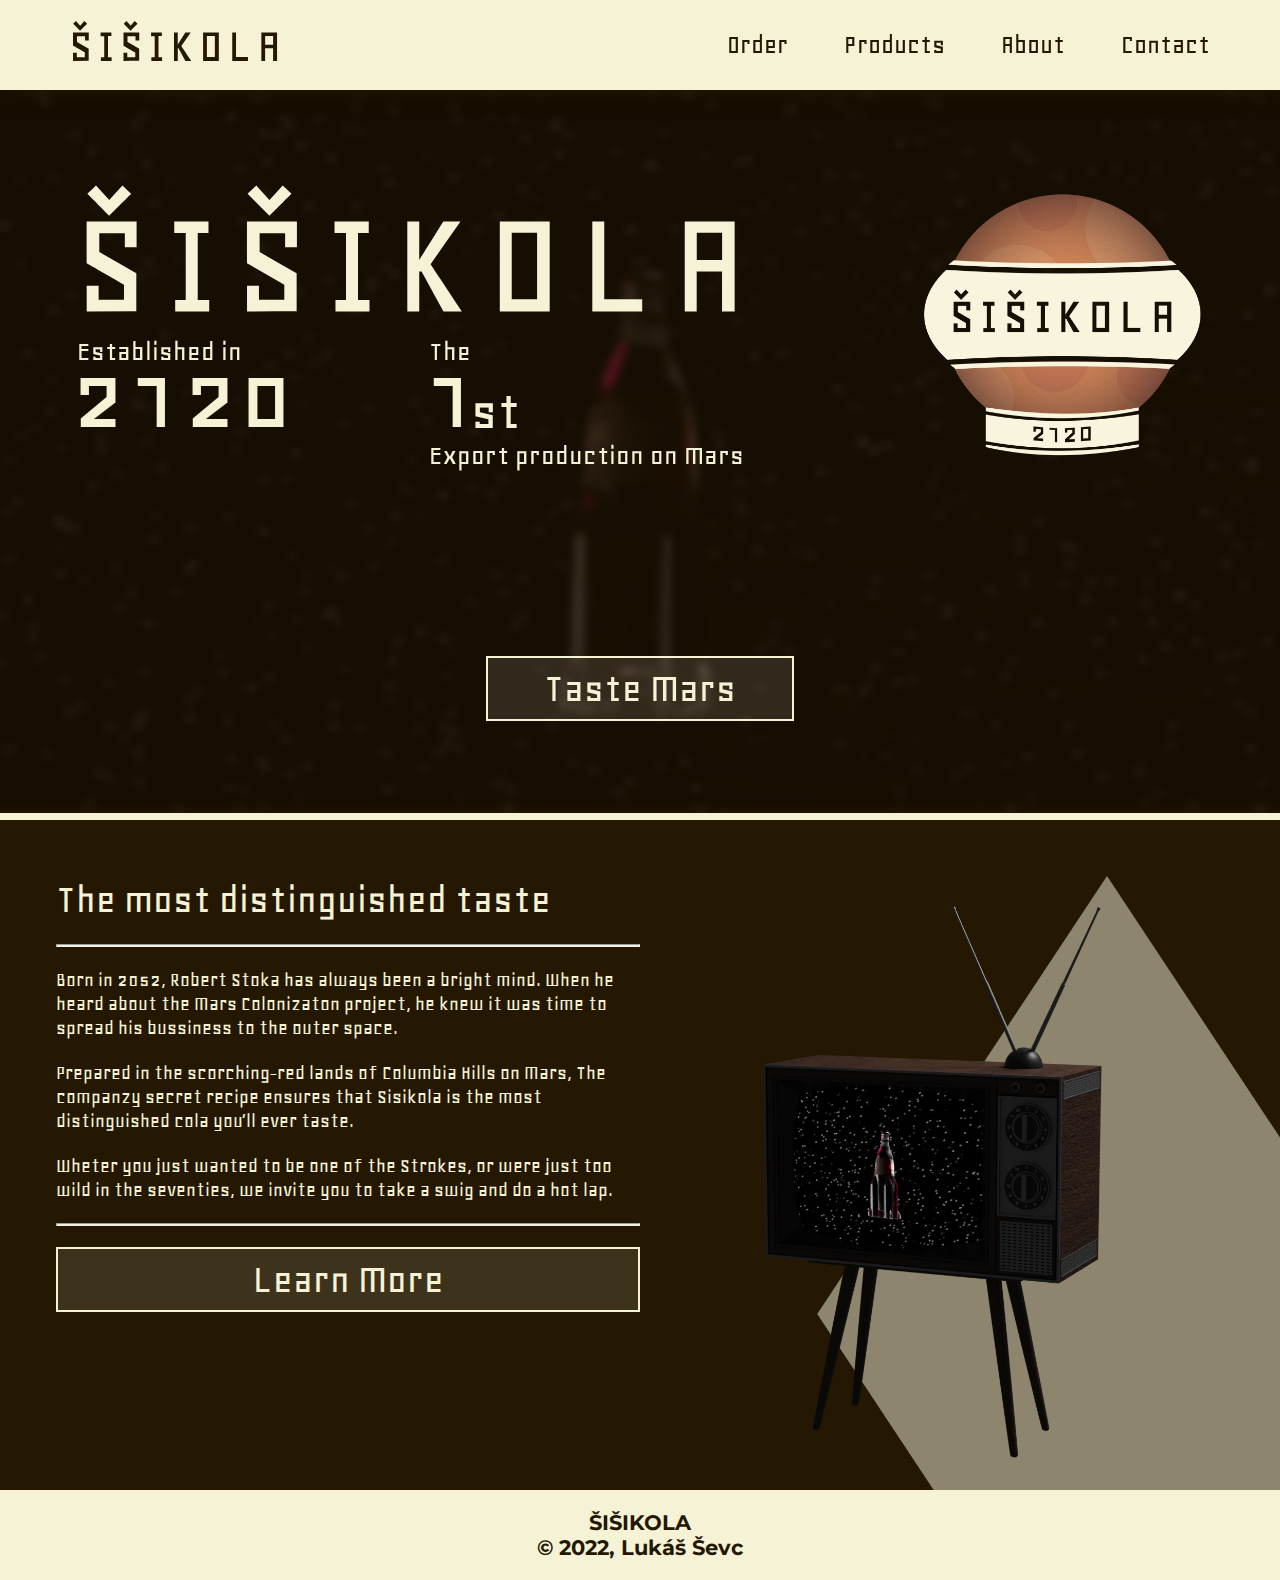
==== index.html @ 0bbf7855 "added muted to video" ====
<!DOCTYPE html>
<html lang="en">
<head>
    <meta charset="UTF-8">
    <meta http-equiv="X-UA-Compatible" content="IE=edge">
    <meta name="viewport" content="width=device-width, initial-scale=1.0">
    <link rel="stylesheet" href="styles/global.css">
    <link rel="stylesheet" href="styles/index.css">
    <title>Šišikola</title>
</head>
<body>
    <header id="header">
        <a href="" id="header-img">
            <img src="media/sisikola-logo-text.svg" alt="logo">
        </a>
        <nav id="nav-bar">
            <a class="nav-link" href="">Order</a>
            <a class="nav-link" href="">Products</a>
            <a class="nav-link" href="">About</a>
            <a class="nav-link" href="">Contact</a>
        </nav>
        <div class="hamburger">
            <span class="bar"></span>
            <span class="bar"></span>
            <span class="bar"></span>
        </div>
    </header>
    
    <section id="main">
        <article id="splash">
            <div id="video">
                <video autoplay muted loop>
                    <source  src="media/sisikola-promo.mp4" type="video/mp4">
                    <source  src="media/sisikola-promo.webm" type="video/webm">
                </video>
            </div>

            <div id="video-overlay">
                <div id="overlay-content">
                    <div class="splash-text">
                        <img class="logo-text" src="media/sisikola-logo-text-light.svg" alt="Sisikola">
                        <div class="text-container">
                            <div class="text">
                                <span>Established in</span>
                                <span>2120</span>
                            </div>
                            <div class="text">
                                <span>The</span>
                                <div class="first">
                                    <span>1</span>
                                    <span>st</span>
                                </div>
                                <span style="line-height: normal;">Export production on Mars</span>
                            </div>
                        </div> 
                    </div>
                    <div class="logo-image">
                        <img src="media/sisikola-logo.png" alt="logo">
                    </div>
                </div>
                <a href="" class="button">Taste Mars</a>
            </div>
        </article>
        <article id="welcome-text">
            <div class="text">
                <h1>The most distinguished taste</h1>
                <hr>
                <p>Born in 2052, Robert Stoka has always been a bright mind.  When he heard about the Mars Colonizaton project, he knew it was time to spread his bussiness to the outer space.</p>
                <p>Prepared in the scorching-red lands of Columbia Hills on Mars, The companzy secret recipe ensures that Sisikola is the most distinguished cola you’ll ever taste.</p>
                <p>Wheter you just wanted to be one of the Strokes, or were just too wild in the seventies, we invite you to take a swig and do a hot lap.</p>
                <hr>
                <a href="" class="button">Learn More</a>
            </div>
            <div class="image">
                <video autoplay muted loop src="media/sisikola-promo-retrotv.webm"></video>
                <img class="diamond" src="media/diamond-main-light.svg" alt="diamond">
            </div>
        </article>
    </section>

    <footer>
        <p class="copyright">
            ŠIŠIKOLA
            <br>
            © 2022, Lukáš Ševc
        </p>
    </footer>
</body>
</html>

<script src="scripts/header.js"></script>
---- styles/global.css ----
@import url("https://fonts.googleapis.com/css2?family=Geo:ital@0;1&family=Montserrat:ital,wght@0,100;0,200;0,300;0,400;0,500;0,600;0,700;0,800;0,900;1,100;1,200;1,300;1,400;1,500;1,600;1,700;1,800;1,900&display=swap");
:root {
  font-size: 10px;
}

@media (max-width: 1800px) {
  :root {
    font-size: 9px;
  }
}

@media (max-width: 1500px) {
  :root {
    font-size: 8px;
  }
}

@media (max-width: 1300px) {
  :root {
    font-size: 7px;
  }
}

@media (max-width: 1200px) {
  :root {
    font-size: 6px;
  }
}

@media (max-width: 900px) {
  :root {
    font-size: 5.5px;
  }
}

* {
  margin: 0;
  padding: 0;
  -webkit-box-sizing: border-box;
          box-sizing: border-box;
}

h1 {
  font-size: 6rem;
  font-weight: normal;
}

@media (max-width: 620px) {
  h1 {
    font-size: 5rem;
  }
}

p {
  font-size: 3rem;
}

hr {
  background: #F6F2D6;
  color: #F6F2D6;
  height: 3px;
}

body {
  background: #241803;
  background-image: url(../media/noise-bg.png);
  background-position: center;
  background-repeat: repeat;
  background-size: cover;
  color: #F6F2D6;
  font-family: 'Geo', sans-serif;
  width: 100vw;
  overflow-x: hidden;
  height: 100%;
}

header, footer {
  background: #F6F2D6;
  color: #241803;
  width: 100vw;
  height: 10vh;
  z-index: 10;
}

header {
  position: fixed;
  display: -webkit-box;
  display: -ms-flexbox;
  display: flex;
  -webkit-box-pack: justify;
      -ms-flex-pack: justify;
          justify-content: space-between;
  -webkit-box-align: center;
      -ms-flex-align: center;
          align-items: center;
  font-size: 4rem;
  -webkit-box-shadow: 0.2rem 0.2rem 3rem #241803;
          box-shadow: 0.2rem 0.2rem 3rem #241803;
  padding: 0 10rem;
  -webkit-box-sizing: border-box;
          box-sizing: border-box;
}

header #header-img {
  width: 30rem;
}

header #nav-bar {
  display: -webkit-box;
  display: -ms-flexbox;
  display: flex;
  text-align: center;
  -webkit-box-align: center;
      -ms-flex-align: center;
          align-items: center;
  -webkit-box-pack: space-evenly;
      -ms-flex-pack: space-evenly;
          justify-content: space-evenly;
  gap: 8rem;
}

header #nav-bar .nav-link {
  text-decoration: none;
  color: #241803;
}

footer {
  font-size: 2rem;
  display: -webkit-box;
  display: -ms-flexbox;
  display: flex;
  -webkit-box-align: center;
      -ms-flex-align: center;
          align-items: center;
  -webkit-box-pack: center;
      -ms-flex-pack: center;
          justify-content: center;
}

footer .copyright {
  font-weight: bold;
  font-family: 'Montserrat', sans-serif;
  text-align: center;
}

.button {
  font-size: 6rem;
  border: 2px solid #F6F2D6;
  padding: 1rem 8rem;
  background: rgba(246, 242, 214, 0.12);
  text-decoration: none;
  color: #F6F2D6;
  text-align: center;
}

@media (max-width: 600px) {
  .button {
    font-size: 5rem;
  }
}

.button:hover {
  -webkit-filter: brightness(400%);
          filter: brightness(400%);
  -webkit-filter: saturate(200%);
          filter: saturate(200%);
  -webkit-box-shadow: 0 0 1rem rgba(246, 242, 214, 0.8);
          box-shadow: 0 0 1rem rgba(246, 242, 214, 0.8);
}

.hamburger {
  display: none;
  cursor: pointer;
}

.hamburger .bar {
  display: block;
  width: 25px;
  height: 3px;
  margin: 5px auto;
  background-color: #241803;
}

@media (max-width: 700px) {
  .hamburger {
    display: block;
  }
  hamburger.active .bar:nth-child(2) {
    opacity: 0;
  }
  hamburger.active .bar:nth-child(1) {
    -webkit-transform: translateY(8px) rotate(45deg);
            transform: translateY(8px) rotate(45deg);
  }
  hamburger.active .bar:nth-child(3) {
    -webkit-transform: translateY(-8px) rotate(-45deg);
            transform: translateY(-8px) rotate(-45deg);
  }
  #nav-bar {
    position: fixed;
    top: -100vh;
    -webkit-box-orient: vertical;
    -webkit-box-direction: normal;
        -ms-flex-direction: column;
            flex-direction: column;
    background-color: rgba(246, 242, 214, 0.8);
    width: 100%;
    -webkit-transition: .7s ease;
    transition: .7s ease;
    z-index: -10;
    padding: 5rem 0 15rem 0;
    height: 100vh;
    margin: 0 -10rem;
    font-size: 7rem;
    -webkit-backdrop-filter: blur(4px);
            backdrop-filter: blur(4px);
  }
  #nav-bar.active {
    top: 9vh;
  }
}

#main {
  width: 100vw;
  display: -webkit-box;
  display: -ms-flexbox;
  display: flex;
  -webkit-box-orient: vertical;
  -webkit-box-direction: normal;
      -ms-flex-direction: column;
          flex-direction: column;
}
---- styles/index.css ----
#main #splash {
  position: relative;
  border-bottom: 1rem solid #F6F2D6;
  top: 10vh;
  overflow: hidden;
}

#main #splash #video {
  width: 100vw;
}

#main #splash #video video {
  width: 100%;
}

#main #splash #video-overlay {
  height: 100%;
  width: 100%;
  position: absolute;
  top: 0;
  left: 0;
  z-index: 9;
  background: rgba(36, 24, 3, 0.6);
  -webkit-backdrop-filter: blur(4px);
          backdrop-filter: blur(4px);
  display: -webkit-box;
  display: -ms-flexbox;
  display: flex;
  -webkit-box-orient: vertical;
  -webkit-box-direction: normal;
      -ms-flex-direction: column;
          flex-direction: column;
  -webkit-box-align: center;
      -ms-flex-align: center;
          align-items: center;
  -ms-flex-pack: distribute;
      justify-content: space-around;
}

#main #splash #video-overlay #overlay-content {
  display: -webkit-box;
  display: -ms-flexbox;
  display: flex;
  -webkit-box-orient: horizontal;
  -webkit-box-direction: normal;
      -ms-flex-direction: row;
          flex-direction: row;
  -webkit-box-align: center;
      -ms-flex-align: center;
          align-items: center;
  -webkit-box-pack: justify;
      -ms-flex-pack: justify;
          justify-content: space-between;
  padding: 0 8vw;
  width: 100%;
  gap: 5vw;
}

@media (max-width: 1300px) {
  #main #splash #video-overlay #overlay-content {
    padding: 0 6vw;
  }
}

#main #splash #video-overlay #overlay-content .logo-image {
  width: 22vw;
}

#main #splash #video-overlay #overlay-content .logo-image img {
  width: 100%;
  height: auto;
}

#main #splash #video-overlay #overlay-content .splash-text {
  display: -webkit-box;
  display: -ms-flexbox;
  display: flex;
  -webkit-box-orient: vertical;
  -webkit-box-direction: normal;
      -ms-flex-direction: column;
          flex-direction: column;
  gap: 4rem;
}

#main #splash #video-overlay #overlay-content .splash-text .text-container {
  position: relative;
  left: 0;
  display: -webkit-box;
  display: -ms-flexbox;
  display: flex;
  -webkit-box-orient: horizontal;
  -webkit-box-direction: normal;
      -ms-flex-direction: row;
          flex-direction: row;
  -webkit-box-pack: justify;
      -ms-flex-pack: justify;
          justify-content: space-between;
  -webkit-box-align: start;
      -ms-flex-align: start;
          align-items: flex-start;
  gap: 10vw;
  font-size: 4.2rem;
}

#main #splash #video-overlay #overlay-content .splash-text .text-container .text {
  display: -webkit-box;
  display: -ms-flexbox;
  display: flex;
  -webkit-box-orient: vertical;
  -webkit-box-direction: normal;
      -ms-flex-direction: column;
          flex-direction: column;
  position: relative;
  -webkit-box-pack: center;
      -ms-flex-pack: center;
          justify-content: center;
  line-height: .6em;
}

#main #splash #video-overlay #overlay-content .splash-text .text-container .text :nth-child(even) {
  line-height: .6em;
  font-size: 16rem;
  position: relative;
  top: 0;
  left: -1rem;
}

#main #splash #video-overlay #overlay-content .splash-text .text-container .text .first {
  display: -webkit-box;
  display: -ms-flexbox;
  display: flex;
  -webkit-box-orient: horizontal;
  -webkit-box-direction: normal;
      -ms-flex-direction: row;
          flex-direction: row;
  -webkit-box-align: end;
      -ms-flex-align: end;
          align-items: flex-end;
  margin-bottom: 1.6rem;
}

#main #splash #video-overlay #overlay-content .splash-text .text-container .text .first :nth-child(2) {
  font-size: 8rem;
}

#main #splash #video-overlay #overlay-content .splash-text .logo-text {
  width: 100%;
  height: auto;
}

#main #splash hr {
  height: 1rem;
  color: #F6F2D6;
  background: #F6F2D6;
}

@media (max-width: 700px) {
  #main #splash #video {
    height: 80vh;
  }
  #main #splash #video video {
    -o-object-fit: cover;
       object-fit: cover;
    height: 100%;
  }
  #main #splash .logo-text, #main #splash .text:nth-child(1) * {
    display: none;
  }
  #main #splash #video-overlay {
    padding: 5vw;
    height: 80vh;
    -webkit-box-pack: center;
        -ms-flex-pack: center;
            justify-content: center;
    gap: 5vh;
  }
  #main #splash #video-overlay #overlay-content {
    -webkit-box-orient: vertical;
    -webkit-box-direction: normal;
        -ms-flex-direction: column;
            flex-direction: column;
  }
  #main #splash #video-overlay #overlay-content .splash-text .text-container {
    gap: 0;
  }
  #main #splash #video-overlay #overlay-content .logo-image {
    width: 100%;
    max-width: 40vh;
  }
}

#main #welcome-text {
  margin-top: 10vh;
  padding: 8rem;
  overflow: hidden;
  display: -ms-grid;
  display: grid;
  -ms-grid-columns: 1fr 1fr;
      grid-template-columns: 1fr 1fr;
}

@media (max-width: 600px) {
  #main #welcome-text {
    -ms-grid-columns: 1fr;
        grid-template-columns: 1fr;
  }
}

#main #welcome-text .text {
  display: -webkit-box;
  display: -ms-flexbox;
  display: flex;
  -webkit-box-orient: vertical;
  -webkit-box-direction: normal;
      -ms-flex-direction: column;
          flex-direction: column;
  gap: 3rem;
}

#main #welcome-text .image {
  position: relative;
  height: 100%;
  width: 100%;
}

@media (max-width: 600px) {
  #main #welcome-text .image {
    position: fixed;
    z-index: -1;
    opacity: 30%;
    top: 20%;
    left: 20%;
  }
}

#main #welcome-text .image video {
  width: 95%;
  position: relative;
  top: 5%;
}

#main #welcome-text .image .diamond {
  position: absolute;
  left: 5%;
  top: 0;
  z-index: -1;
  opacity: 50%;
  width: 150%;
}
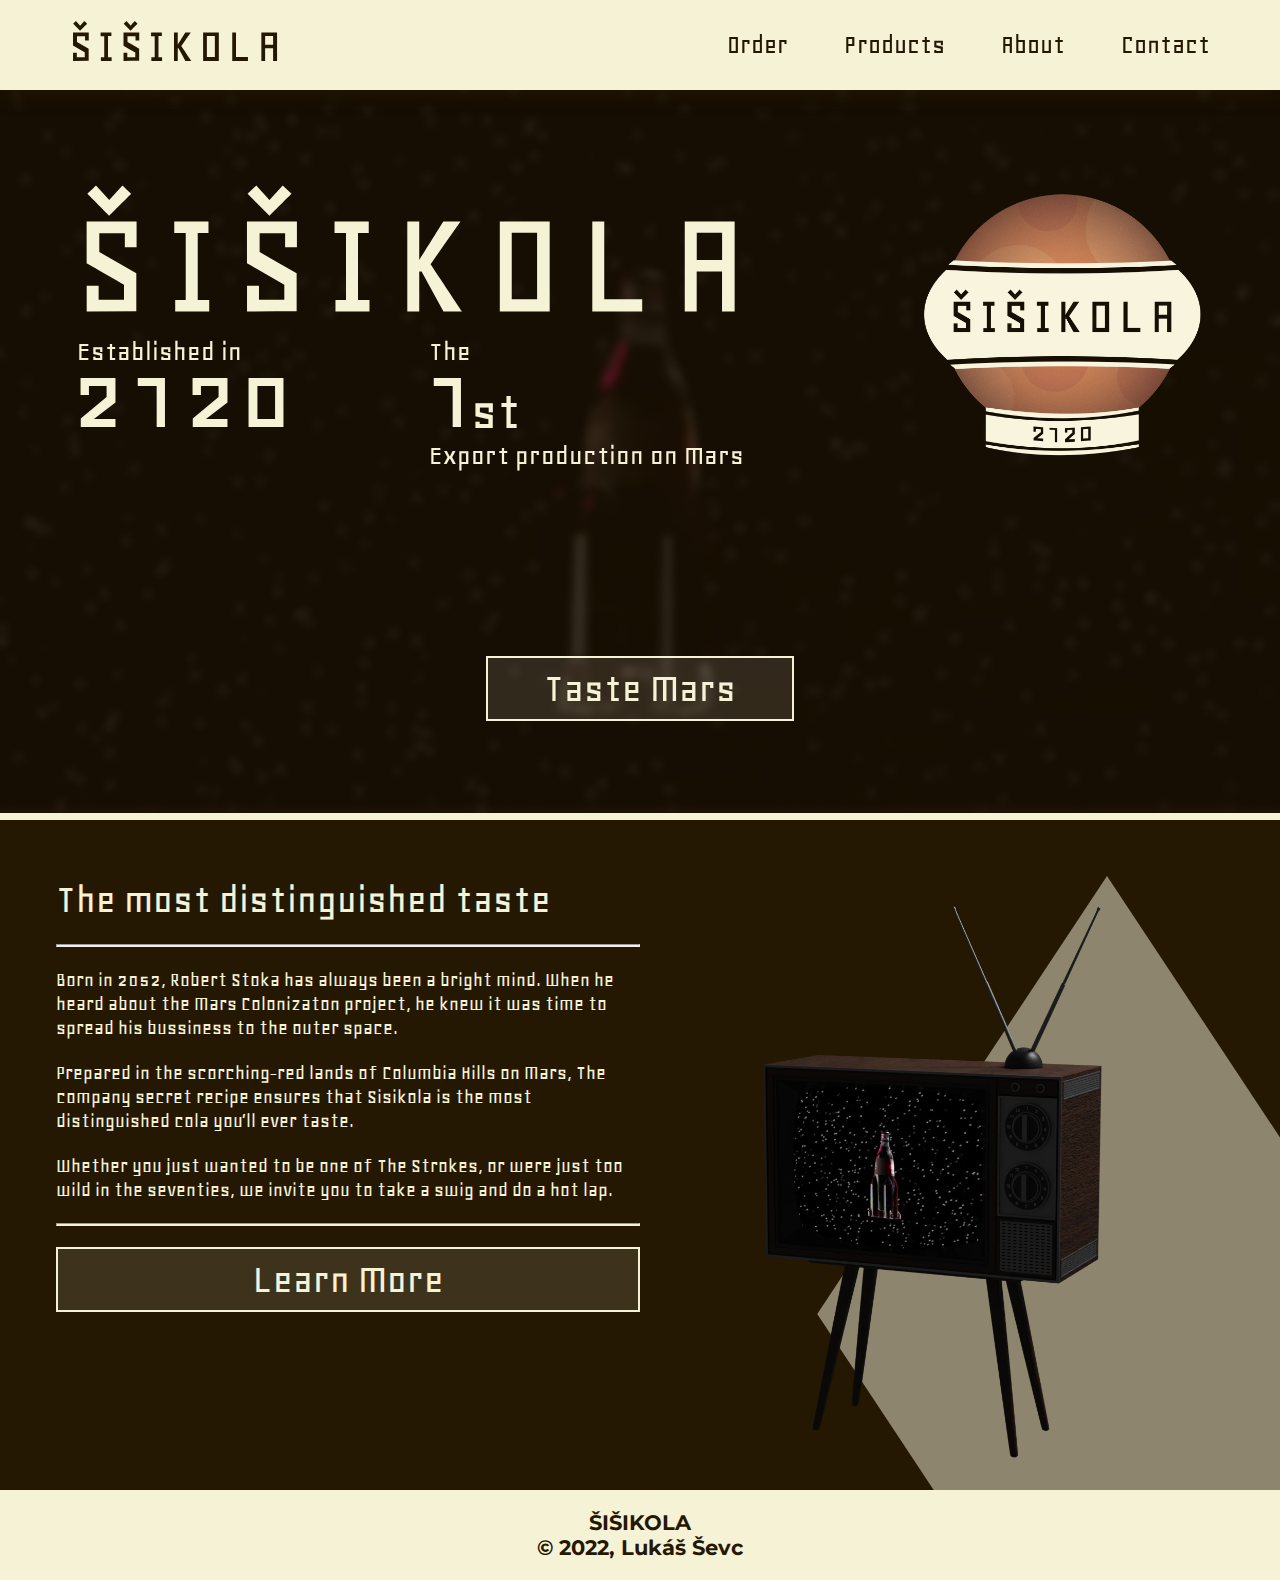
==== commit 0add9dc0: "fixed typos" ====
--- a/index.html
+++ b/index.html
@@ -66,8 +66,8 @@
                 <h1>The most distinguished taste</h1>
                 <hr>
                 <p>Born in 2052, Robert Stoka has always been a bright mind.  When he heard about the Mars Colonizaton project, he knew it was time to spread his bussiness to the outer space.</p>
-                <p>Prepared in the scorching-red lands of Columbia Hills on Mars, The companzy secret recipe ensures that Sisikola is the most distinguished cola you’ll ever taste.</p>
-                <p>Wheter you just wanted to be one of the Strokes, or were just too wild in the seventies, we invite you to take a swig and do a hot lap.</p>
+                <p>Prepared in the scorching-red lands of Columbia Hills on Mars, The company secret recipe ensures that Sisikola is the most distinguished cola you’ll ever taste.</p>
+                <p>Whether you just wanted to be one of The Strokes, or were just too wild in the seventies, we invite you to take a swig and do a hot lap.</p>
                 <hr>
                 <a href="" class="button">Learn More</a>
             </div>
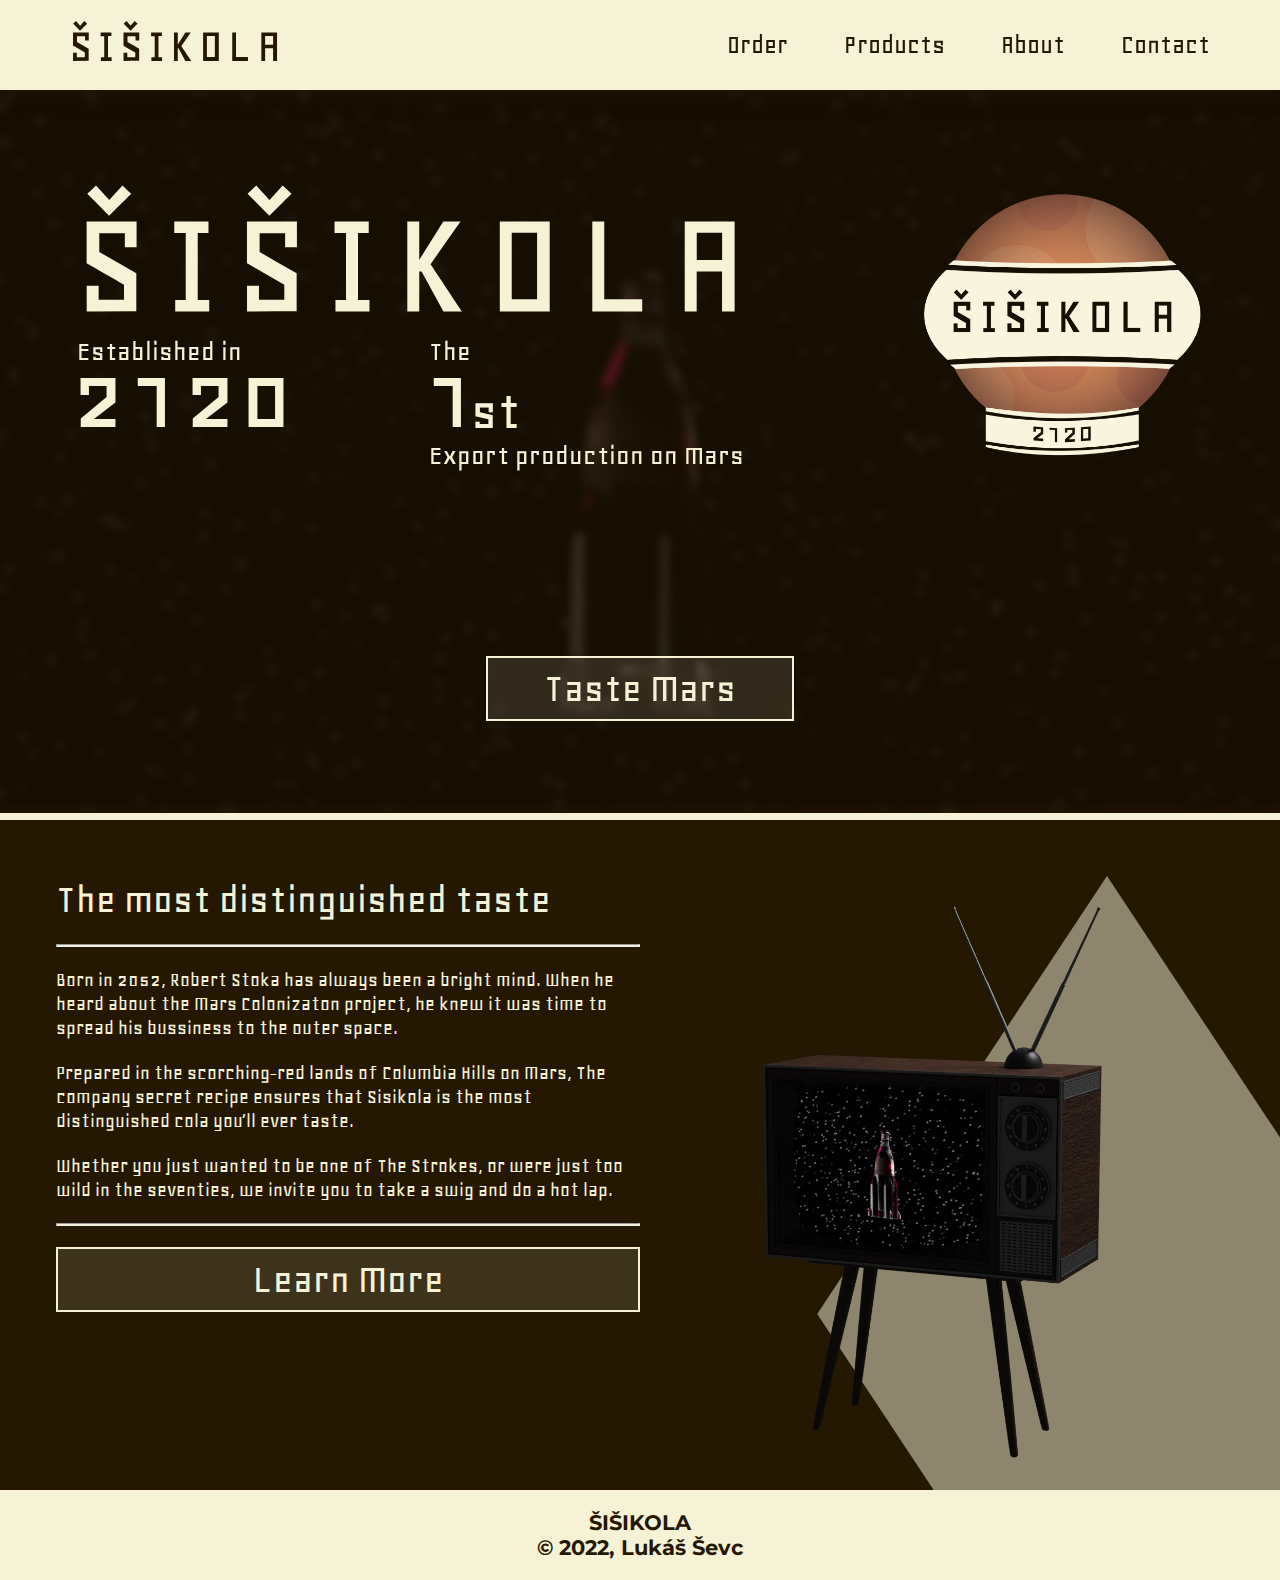
==== commit f8e55c83: "fixed links" ====
--- a/index.html
+++ b/index.html
@@ -17,7 +17,7 @@
             <a class="nav-link" href="">Order</a>
             <a class="nav-link" href="">Products</a>
             <a class="nav-link" href="">About</a>
-            <a class="nav-link" href="">Contact</a>
+            <a class="nav-link" href="contact.html">Contact</a>
         </nav>
         <div class="hamburger">
             <span class="bar"></span>
--- a/styles/global.css
+++ b/styles/global.css
@@ -175,10 +175,11 @@
 
 .hamburger .bar {
   display: block;
-  width: 25px;
-  height: 3px;
+  width: 28px;
+  height: 5px;
   margin: 5px auto;
   background-color: #241803;
+  border-radius: 1px;
 }
 
 @media (max-width: 700px) {
--- a/styles/index.css
+++ b/styles/index.css
@@ -190,6 +190,7 @@
 }
 
 #main #welcome-text {
+  position: relative;
   margin-top: 10vh;
   padding: 8rem;
   overflow: hidden;
@@ -225,11 +226,11 @@
 
 @media (max-width: 600px) {
   #main #welcome-text .image {
-    position: fixed;
+    position: absolute;
     z-index: -1;
     opacity: 30%;
     top: 20%;
-    left: 20%;
+    left: 10%;
   }
 }
 
@@ -237,6 +238,12 @@
   width: 95%;
   position: relative;
   top: 5%;
+}
+
+@media (max-width: 600px) {
+  #main #welcome-text .image video {
+    left: 10%;
+  }
 }
 
 #main #welcome-text .image .diamond {
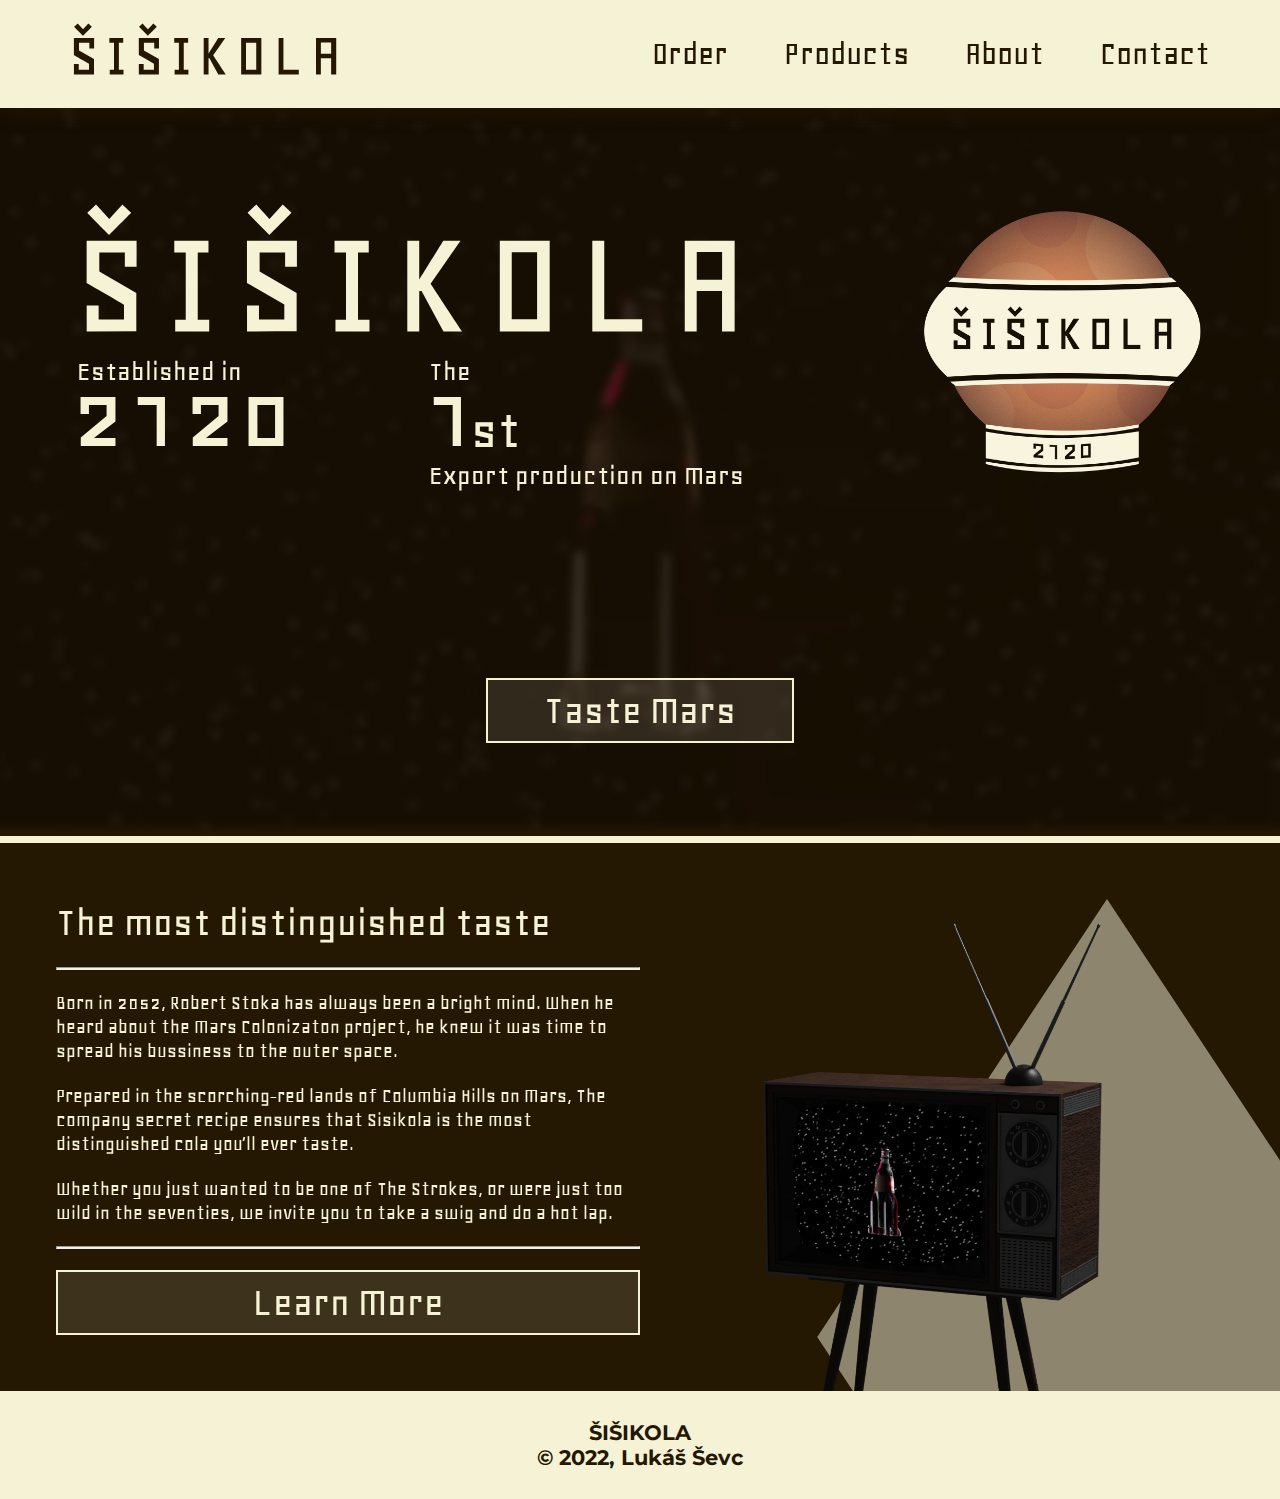
==== commit 182c8d81: "added about.html, about.css; fixed links to about from other pages" ====
--- a/index.html
+++ b/index.html
@@ -16,7 +16,7 @@
         <nav id="nav-bar">
             <a class="nav-link" href="">Order</a>
             <a class="nav-link" href="">Products</a>
-            <a class="nav-link" href="">About</a>
+            <a class="nav-link" href="about.html">About</a>
             <a class="nav-link" href="contact.html">Contact</a>
         </nav>
         <div class="hamburger">
@@ -69,7 +69,7 @@
                 <p>Prepared in the scorching-red lands of Columbia Hills on Mars, The company secret recipe ensures that Sisikola is the most distinguished cola you’ll ever taste.</p>
                 <p>Whether you just wanted to be one of The Strokes, or were just too wild in the seventies, we invite you to take a swig and do a hot lap.</p>
                 <hr>
-                <a href="" class="button">Learn More</a>
+                <a href="about.html" class="button">Learn More</a>
             </div>
             <div class="image">
                 <video autoplay muted loop src="media/sisikola-promo-retrotv.webm"></video>
--- a/styles/global.css
+++ b/styles/global.css
@@ -40,6 +40,22 @@
           box-sizing: border-box;
 }
 
+#main {
+  font-size: 4rem;
+  width: 100vw;
+  display: -webkit-box;
+  display: -ms-flexbox;
+  display: flex;
+  -webkit-box-orient: vertical;
+  -webkit-box-direction: normal;
+      -ms-flex-direction: column;
+          flex-direction: column;
+  position: relative;
+  min-height: 90vh;
+  padding-top: 12vh;
+  overflow: hidden;
+}
+
 h1 {
   font-size: 6rem;
   font-weight: normal;
@@ -48,6 +64,17 @@
 @media (max-width: 620px) {
   h1 {
     font-size: 5rem;
+  }
+}
+
+h2 {
+  font-size: 5rem;
+  font-weight: normal;
+}
+
+@media (max-width: 620px) {
+  h2 {
+    font-size: 4.5rem;
   }
 }
 
@@ -71,15 +98,14 @@
   font-family: 'Geo', sans-serif;
   width: 100vw;
   overflow-x: hidden;
-  height: 100%;
 }
 
 header, footer {
   background: #F6F2D6;
   color: #241803;
   width: 100vw;
-  height: 10vh;
-  z-index: 10;
+  height: 12vh;
+  z-index: 99;
 }
 
 header {
@@ -93,7 +119,7 @@
   -webkit-box-align: center;
       -ms-flex-align: center;
           align-items: center;
-  font-size: 4rem;
+  font-size: 5rem;
   -webkit-box-shadow: 0.2rem 0.2rem 3rem #241803;
           box-shadow: 0.2rem 0.2rem 3rem #241803;
   padding: 0 10rem;
@@ -102,7 +128,13 @@
 }
 
 header #header-img {
-  width: 30rem;
+  width: 30vh;
+}
+
+@media (max-width: 460px) {
+  header #header-img {
+    width: 50vw;
+  }
 }
 
 header #nav-bar {
@@ -175,16 +207,27 @@
 
 .hamburger .bar {
   display: block;
-  width: 28px;
-  height: 5px;
-  margin: 5px auto;
+  width: 25px;
+  height: 4px;
   background-color: #241803;
   border-radius: 1px;
 }
 
-@media (max-width: 700px) {
+@media (max-width: 1200px) {
   .hamburger {
     display: block;
+    position: relative;
+    display: -webkit-box;
+    display: -ms-flexbox;
+    display: flex;
+    -webkit-box-orient: vertical;
+    -webkit-box-direction: normal;
+        -ms-flex-direction: column;
+            flex-direction: column;
+    gap: 6px;
+    -webkit-box-align: end;
+        -ms-flex-align: end;
+            align-items: flex-end;
   }
   hamburger.active .bar:nth-child(2) {
     opacity: 0;
@@ -220,14 +263,3 @@
     top: 9vh;
   }
 }
-
-#main {
-  width: 100vw;
-  display: -webkit-box;
-  display: -ms-flexbox;
-  display: flex;
-  -webkit-box-orient: vertical;
-  -webkit-box-direction: normal;
-      -ms-flex-direction: column;
-          flex-direction: column;
-}
--- a/styles/index.css
+++ b/styles/index.css
@@ -1,7 +1,6 @@
 #main #splash {
   position: relative;
   border-bottom: 1rem solid #F6F2D6;
-  top: 10vh;
   overflow: hidden;
 }
 
@@ -191,9 +190,7 @@
 
 #main #welcome-text {
   position: relative;
-  margin-top: 10vh;
   padding: 8rem;
-  overflow: hidden;
   display: -ms-grid;
   display: grid;
   -ms-grid-columns: 1fr 1fr;
@@ -236,7 +233,8 @@
 
 #main #welcome-text .image video {
   width: 95%;
-  position: relative;
+  position: absolute;
+  z-index: -1;
   top: 5%;
 }
 
@@ -250,7 +248,7 @@
   position: absolute;
   left: 5%;
   top: 0;
-  z-index: -1;
+  z-index: -2;
   opacity: 50%;
   width: 150%;
 }
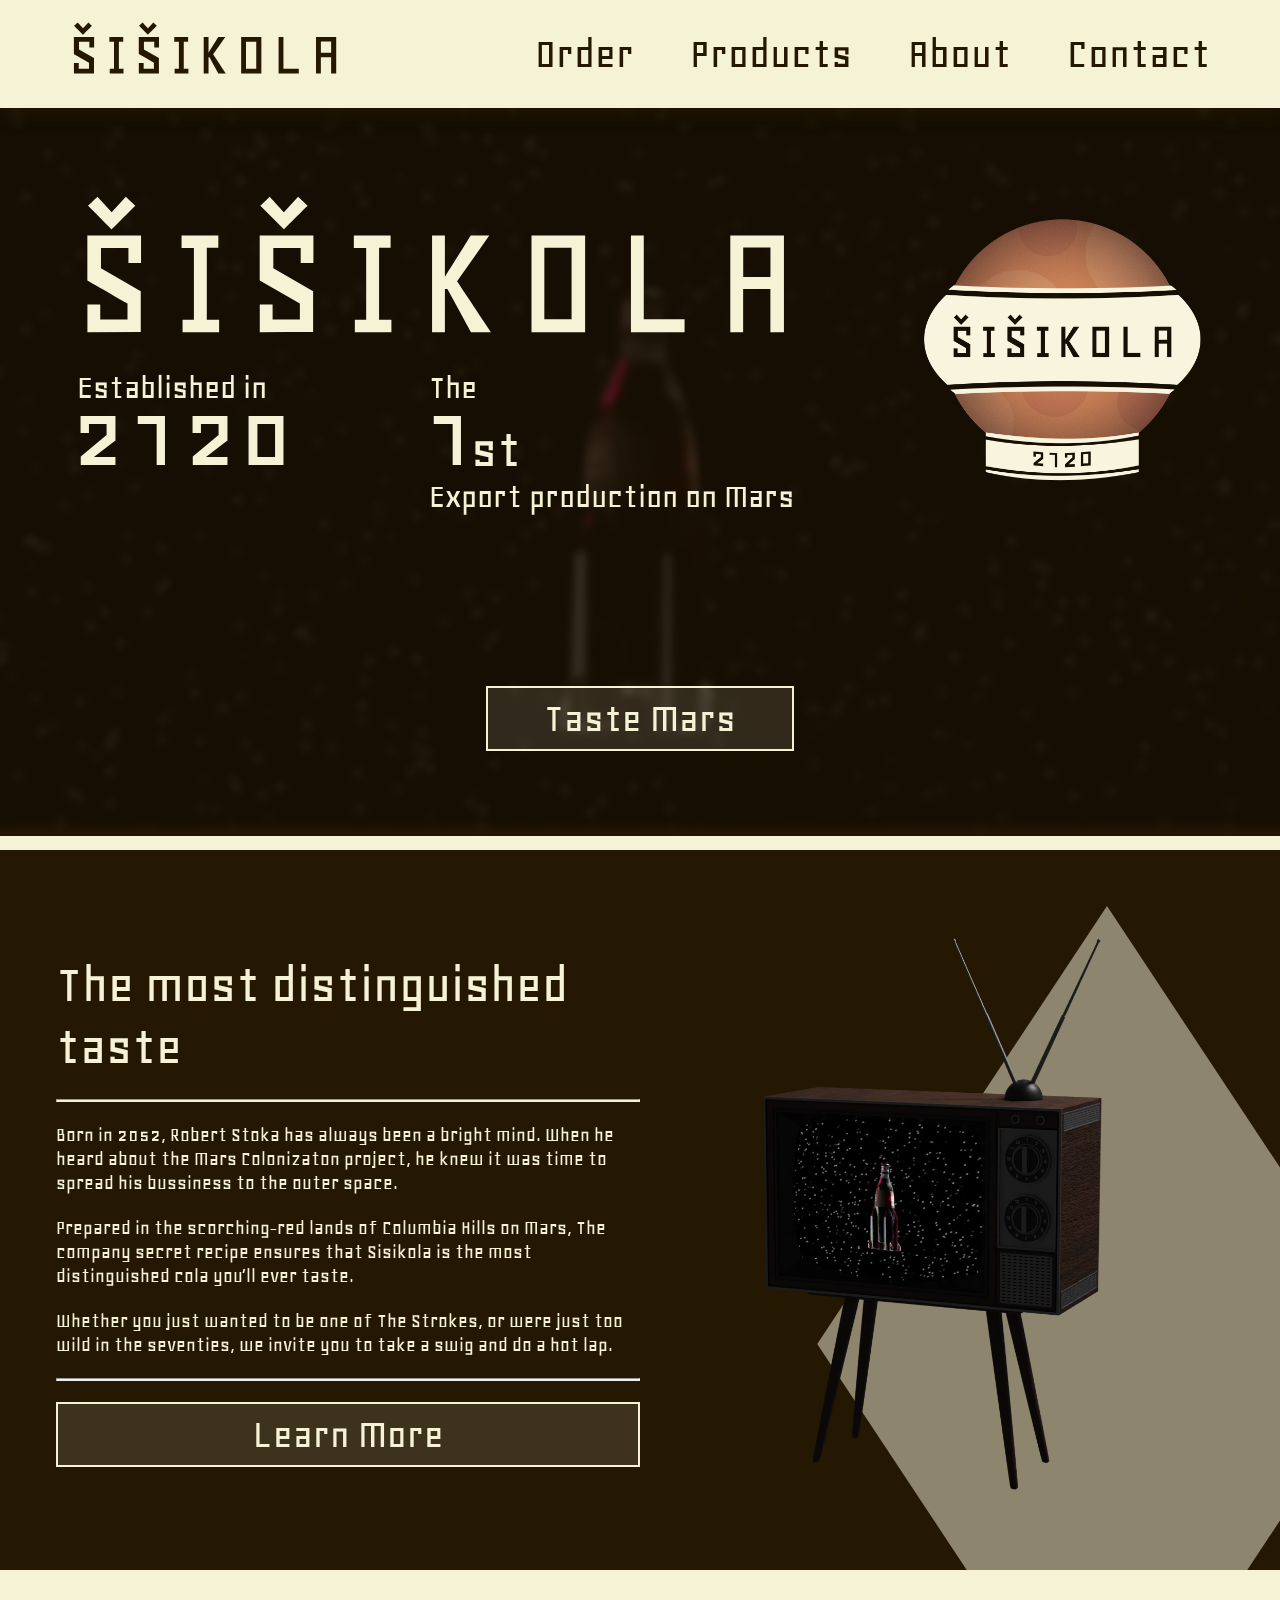
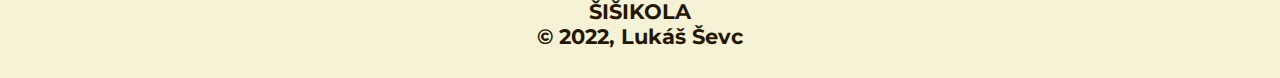
==== commit a4fe9ffc: "added links to product.html from other pages" ====
--- a/index.html
+++ b/index.html
@@ -15,7 +15,7 @@
         </a>
         <nav id="nav-bar">
             <a class="nav-link" href="">Order</a>
-            <a class="nav-link" href="">Products</a>
+            <a class="nav-link" href="products.html">Products</a>
             <a class="nav-link" href="about.html">About</a>
             <a class="nav-link" href="contact.html">Contact</a>
         </nav>
--- a/styles/global.css
+++ b/styles/global.css
@@ -1,18 +1,11 @@
 @import url("https://fonts.googleapis.com/css2?family=Geo:ital@0;1&family=Montserrat:ital,wght@0,100;0,200;0,300;0,400;0,500;0,600;0,700;0,800;0,900;1,100;1,200;1,300;1,400;1,500;1,600;1,700;1,800;1,900&display=swap");
+html {
+  scroll-behavior: smooth;
+}
+
 :root {
-  font-size: 10px;
-}
-
-@media (max-width: 1800px) {
-  :root {
-    font-size: 9px;
-  }
-}
-
-@media (max-width: 1500px) {
-  :root {
-    font-size: 8px;
-  }
+  font-size: 8px;
+  scroll-behavior: smooth;
 }
 
 @media (max-width: 1300px) {
@@ -56,8 +49,54 @@
   overflow: hidden;
 }
 
+#main > section {
+  border-bottom: 6px solid #F6F2D6;
+  padding: 8vh 8vw;
+}
+
+#main #banner {
+  padding: 0;
+  position: relative;
+  height: 500px;
+  background-image: url(../media/sisikola-banner.png);
+  background-repeat: no-repeat;
+  background-position: center;
+  background-size: cover;
+}
+
+@media (max-width: 900px) {
+  #main #banner {
+    height: 60vw;
+  }
+}
+
+#main #banner #banner-content {
+  -webkit-backdrop-filter: blur(3px);
+          backdrop-filter: blur(3px);
+  height: 100%;
+  width: 100%;
+  padding: 5vw;
+  background: rgba(36, 24, 3, 0.3);
+  display: -webkit-box;
+  display: -ms-flexbox;
+  display: flex;
+  -webkit-box-align: center;
+      -ms-flex-align: center;
+          align-items: center;
+}
+
+#main #banner #banner-content .heading {
+  font-size: 8rem;
+}
+
+@media (max-width: 600px) {
+  #main #banner #banner-content .heading {
+    font-size: 6rem;
+  }
+}
+
 h1 {
-  font-size: 6rem;
+  font-size: 8rem;
   font-weight: normal;
 }
 
@@ -98,6 +137,11 @@
   font-family: 'Geo', sans-serif;
   width: 100vw;
   overflow-x: hidden;
+  scrollbar-width: 0;
+}
+
+body::-webkit-scrollbar {
+  display: none;
 }
 
 header, footer {
@@ -119,12 +163,18 @@
   -webkit-box-align: center;
       -ms-flex-align: center;
           align-items: center;
-  font-size: 5rem;
+  font-size: 6.4rem;
   -webkit-box-shadow: 0.2rem 0.2rem 3rem #241803;
           box-shadow: 0.2rem 0.2rem 3rem #241803;
   padding: 0 10rem;
   -webkit-box-sizing: border-box;
           box-sizing: border-box;
+}
+
+@media (max-width: 400px) {
+  header {
+    padding: 0 10vw;
+  }
 }
 
 header #header-img {
@@ -154,6 +204,11 @@
 header #nav-bar .nav-link {
   text-decoration: none;
   color: #241803;
+}
+
+.inline-icon {
+  height: 1.5em;
+  width: 2em;
 }
 
 footer {
@@ -259,7 +314,72 @@
     -webkit-backdrop-filter: blur(4px);
             backdrop-filter: blur(4px);
   }
+}
+
+@media (max-width: 1200px) and (max-width: 400px) {
+  #nav-bar {
+    margin: 0 -10vw;
+  }
+}
+
+@media (max-width: 1200px) {
   #nav-bar.active {
     top: 9vh;
   }
 }
+
+.inline-icon {
+  display: inline;
+}
+
+.scroll-prompt {
+  text-decoration: none;
+  color: #F6F2D6;
+}
+
+.scroll-prompt:hover {
+  -webkit-filter: brightness(400%);
+          filter: brightness(400%);
+  -webkit-filter: saturate(200%);
+          filter: saturate(200%);
+  text-shadow: 0 0 1rem rgba(246, 242, 214, 0.8);
+}
+
+.scroll-prompt .inline-icon {
+  -webkit-animation-name: bounce;
+          animation-name: bounce;
+  -webkit-animation-iteration-count: infinite;
+          animation-iteration-count: infinite;
+  -webkit-animation-duration: 2s;
+          animation-duration: 2s;
+}
+
+@-webkit-keyframes bounce {
+  0% {
+    -webkit-transform: translate(0, 30%);
+            transform: translate(0, 30%);
+  }
+  50% {
+    -webkit-transform: translate(0, -20%);
+            transform: translate(0, -20%);
+  }
+  100% {
+    -webkit-transform: translate(0, 30%);
+            transform: translate(0, 30%);
+  }
+}
+
+@keyframes bounce {
+  0% {
+    -webkit-transform: translate(0, 30%);
+            transform: translate(0, 30%);
+  }
+  50% {
+    -webkit-transform: translate(0, -20%);
+            transform: translate(0, -20%);
+  }
+  100% {
+    -webkit-transform: translate(0, 30%);
+            transform: translate(0, 30%);
+  }
+}
--- a/styles/index.css
+++ b/styles/index.css
@@ -1,7 +1,13 @@
 #main #splash {
   position: relative;
-  border-bottom: 1rem solid #F6F2D6;
+  border-bottom: 2rem solid #F6F2D6;
   overflow: hidden;
+}
+
+@media (min-width: 1400px) {
+  #main #splash {
+    height: 90vh;
+  }
 }
 
 #main #splash #video {
@@ -78,7 +84,7 @@
   -webkit-box-direction: normal;
       -ms-flex-direction: column;
           flex-direction: column;
-  gap: 4rem;
+  gap: 6rem;
 }
 
 #main #splash #video-overlay #overlay-content .splash-text .text-container {
@@ -98,7 +104,13 @@
       -ms-flex-align: start;
           align-items: flex-start;
   gap: 10vw;
-  font-size: 4.2rem;
+  font-size: 4rem;
+}
+
+@media (min-width: 400px) {
+  #main #splash #video-overlay #overlay-content .splash-text .text-container {
+    font-size: 5rem;
+  }
 }
 
 #main #splash #video-overlay #overlay-content .splash-text .text-container .text {
@@ -191,8 +203,12 @@
 #main #welcome-text {
   position: relative;
   padding: 8rem;
+  height: 80vh;
   display: -ms-grid;
   display: grid;
+  -webkit-box-align: center;
+      -ms-flex-align: center;
+          align-items: center;
   -ms-grid-columns: 1fr 1fr;
       grid-template-columns: 1fr 1fr;
 }
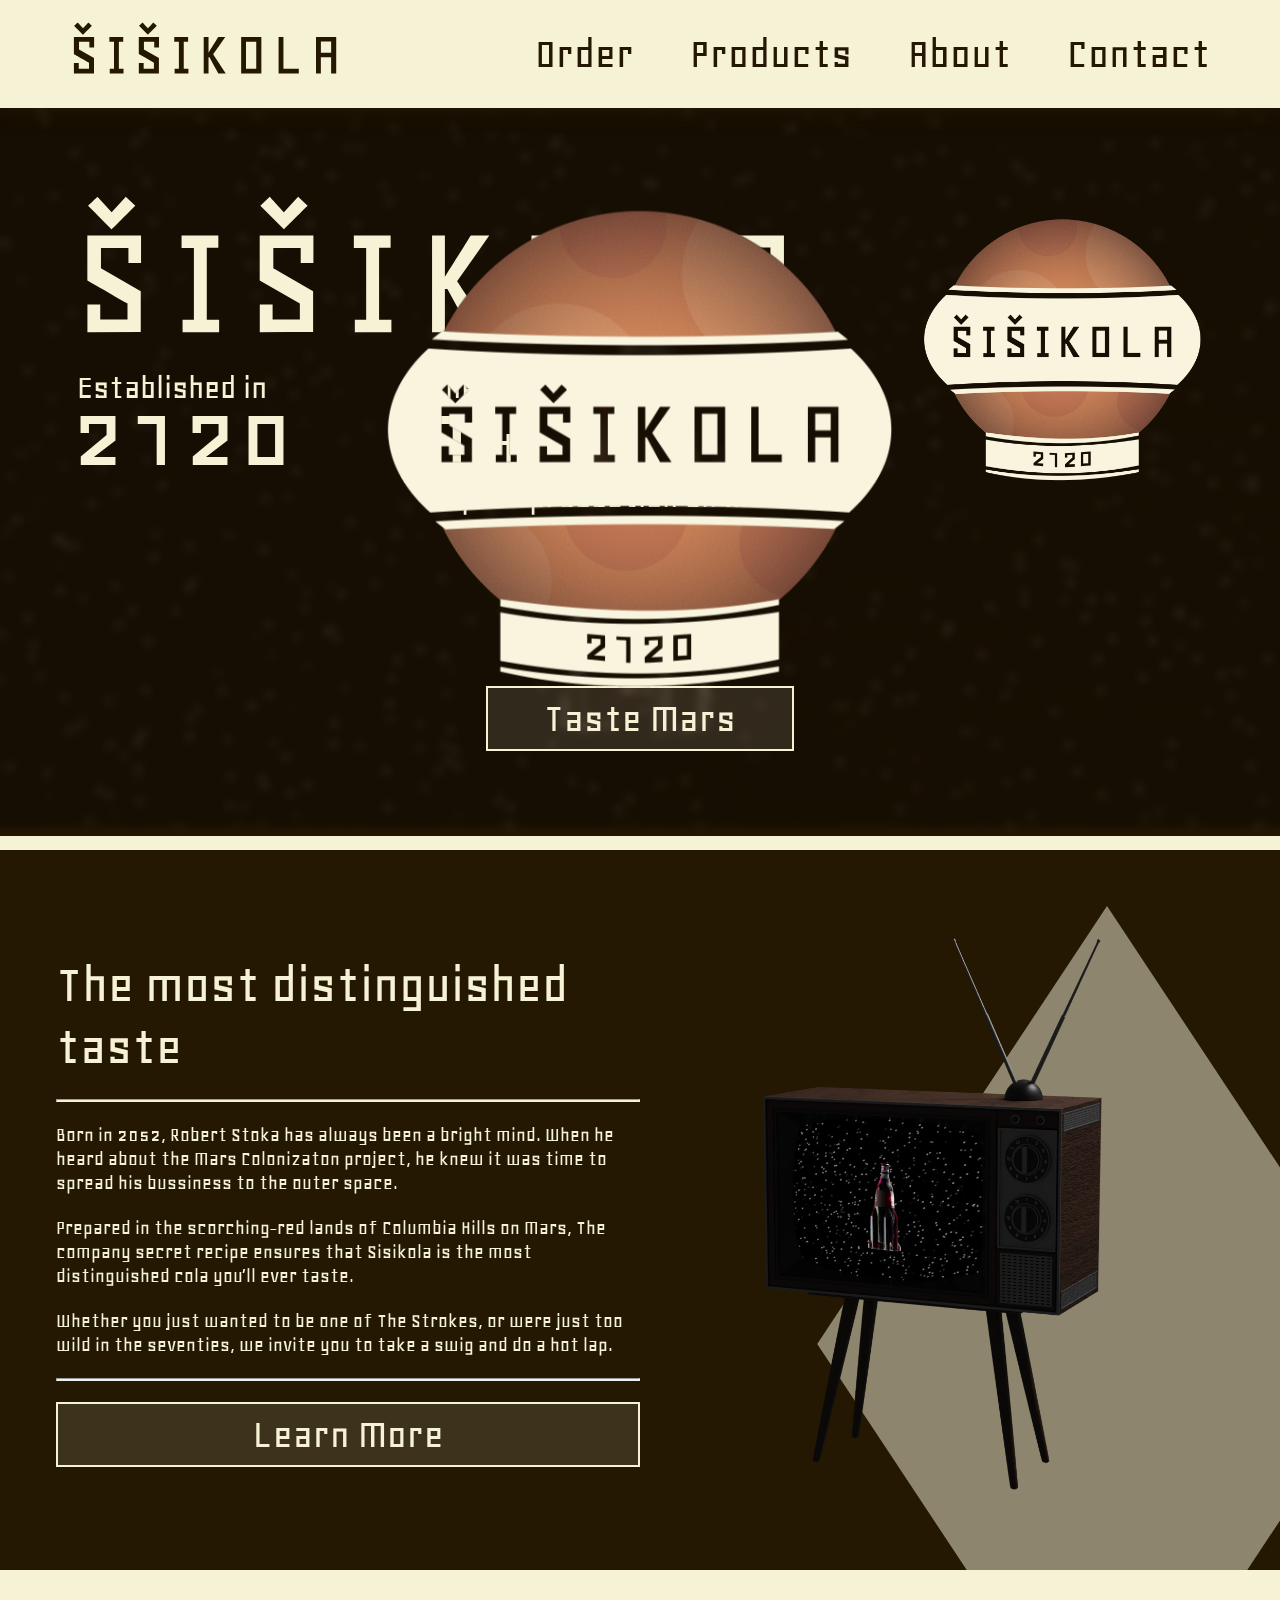
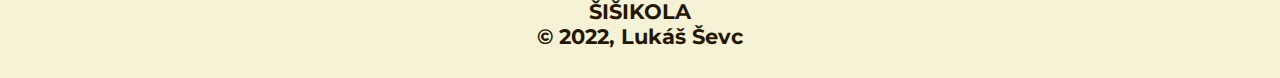
==== commit d10795c9: "added intro splash screen to home page" ====
--- a/index.html
+++ b/index.html
@@ -9,6 +9,10 @@
     <title>Šišikola</title>
 </head>
 <body>
+    <div id="intro-splash">
+        <img class="logo" src="media/sisikola-logo.png" alt="Sisikola">
+    </div>
+
     <header id="header">
         <a href="" id="header-img">
             <img src="media/sisikola-logo-text.svg" alt="logo">
@@ -85,6 +89,8 @@
             © 2022, Lukáš Ševc
         </p>
     </footer>
+
+    <script src="scripts/intro.js"></script>
 </body>
 </html>
 
--- a/styles/index.css
+++ b/styles/index.css
@@ -1,3 +1,41 @@
+#intro-splash {
+  position: fixed;
+  top: 0;
+  left: 0;
+  width: 100vw;
+  height: 100vh;
+  background-image: url(../media/noise-bg.png);
+  z-index: 999;
+  padding: 0 10%;
+  display: -webkit-box;
+  display: -ms-flexbox;
+  display: flex;
+  -webkit-box-orient: vertical;
+  -webkit-box-direction: normal;
+      -ms-flex-direction: column;
+          flex-direction: column;
+  -webkit-box-pack: center;
+      -ms-flex-pack: center;
+          justify-content: center;
+}
+
+@media (min-width: 700px) {
+  #intro-splash {
+    padding: 0 30%;
+  }
+}
+
+#intro-splash .logo {
+  width: 100%;
+}
+
+#intro-splash.display-none {
+  opacity: 0;
+  z-index: -99;
+  -webkit-transition: .5s;
+  transition: .5s;
+}
+
 #main #splash {
   position: relative;
   border-bottom: 2rem solid #F6F2D6;
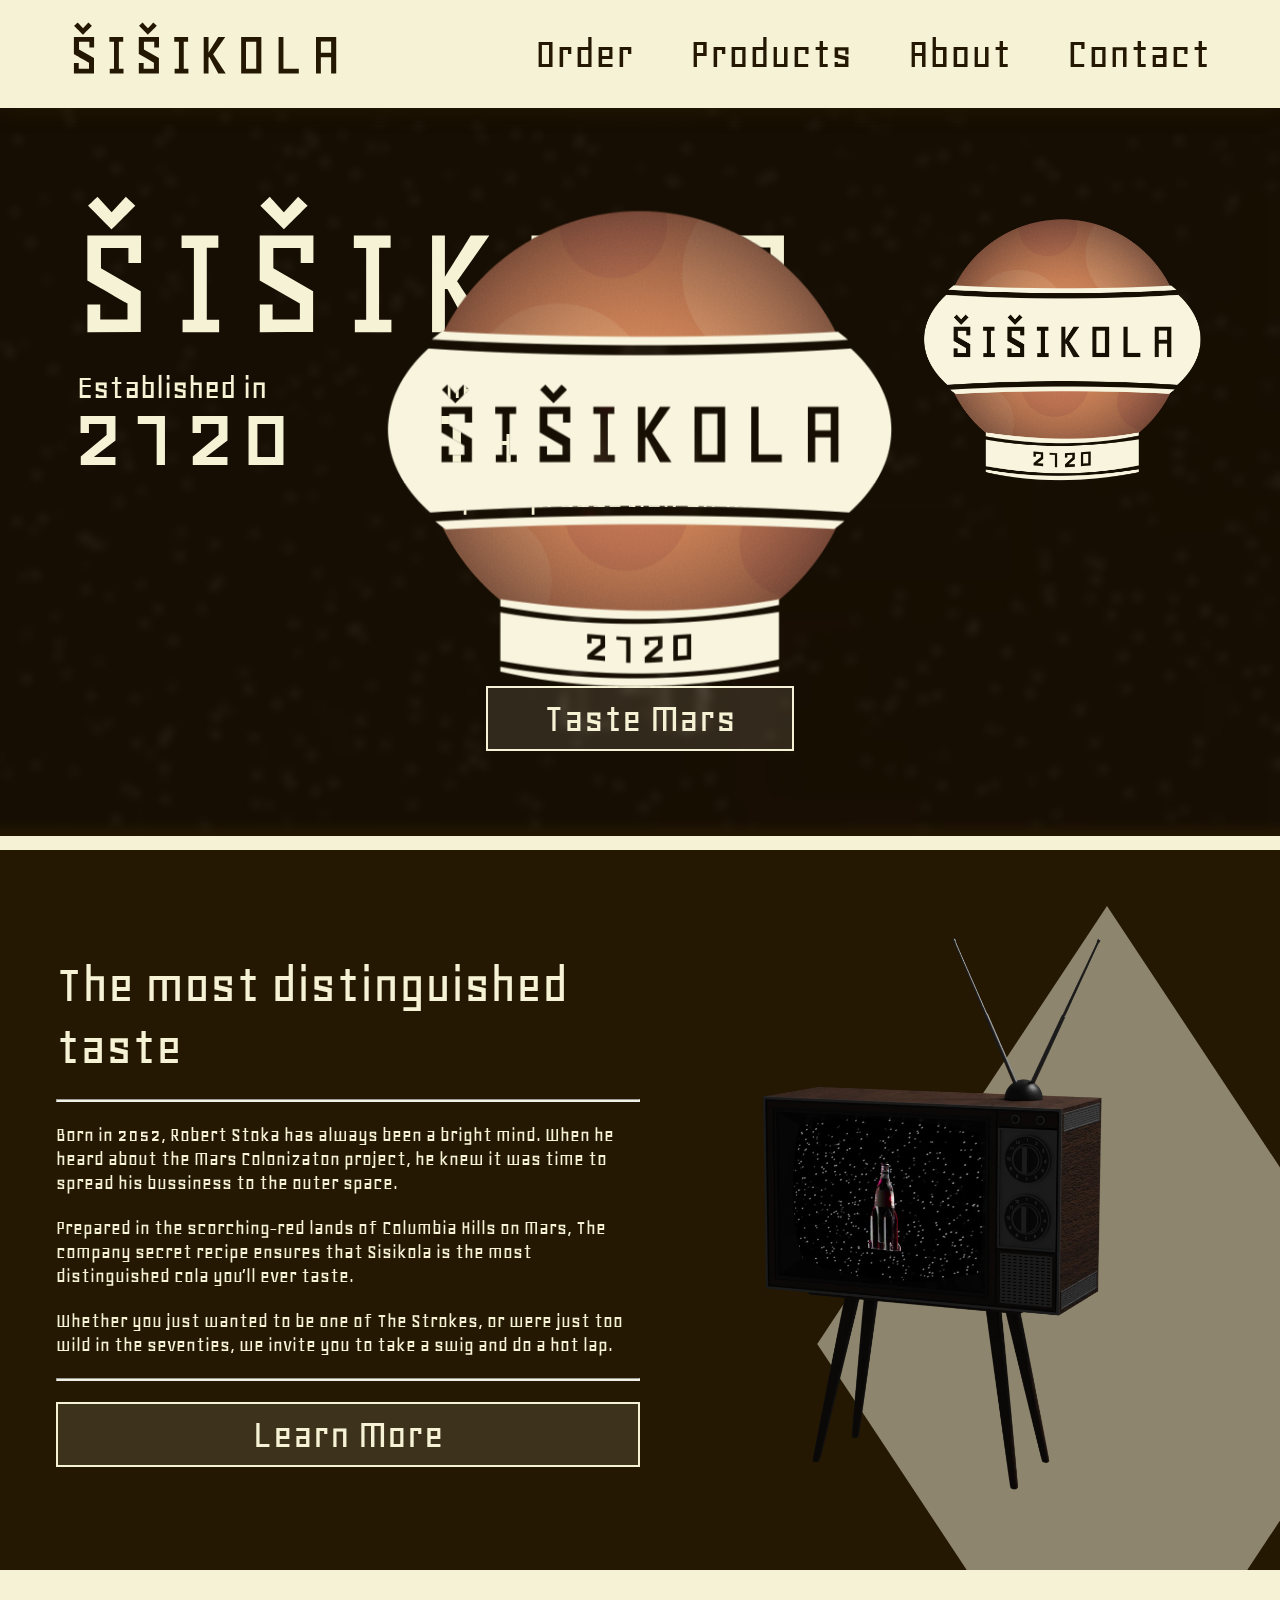
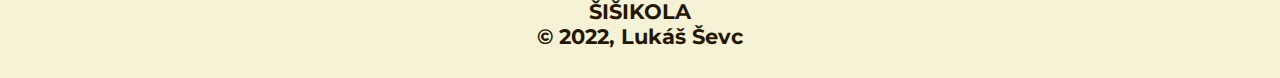
==== commit 6b531547: "added link to the 'Taste Mars' button" ====
--- a/index.html
+++ b/index.html
@@ -62,7 +62,7 @@
                         <img src="media/sisikola-logo.png" alt="logo">
                     </div>
                 </div>
-                <a href="" class="button">Taste Mars</a>
+                <a href="products.html" class="button">Taste Mars</a>
             </div>
         </article>
         <article id="welcome-text">
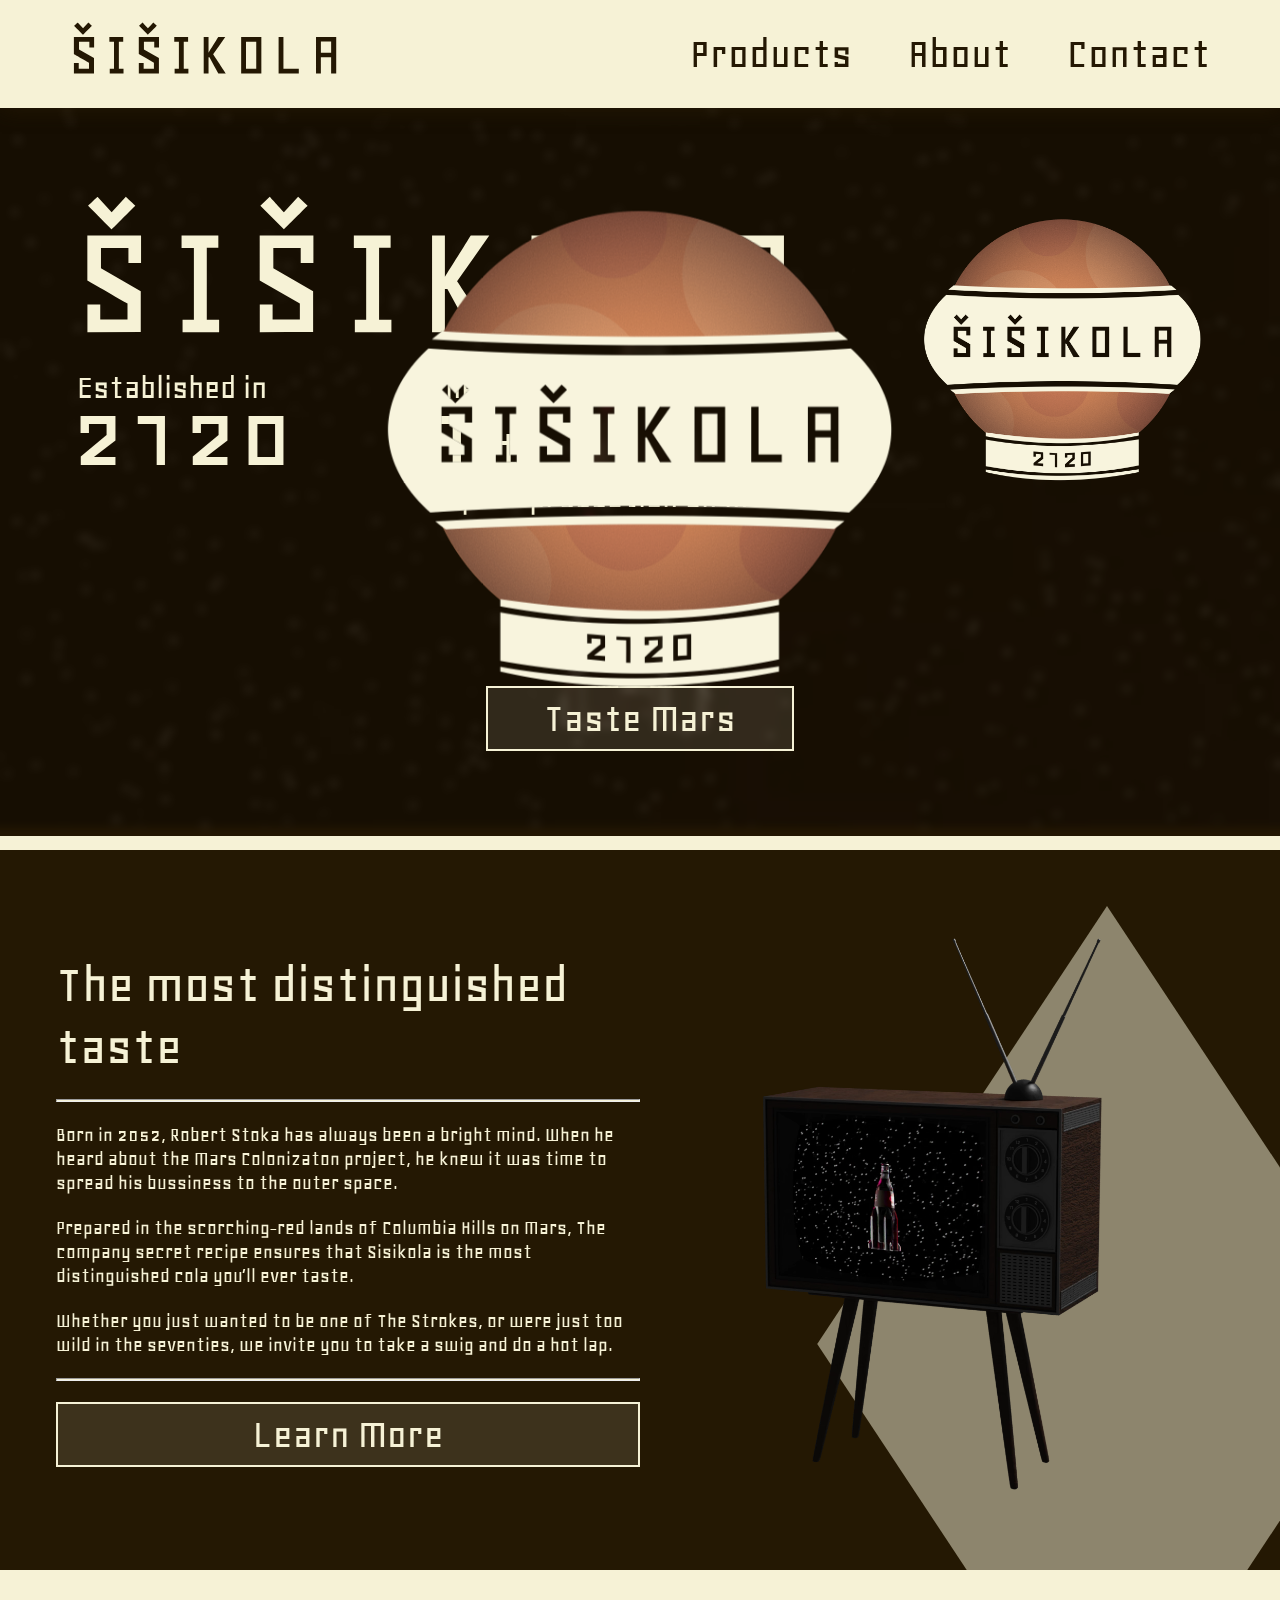
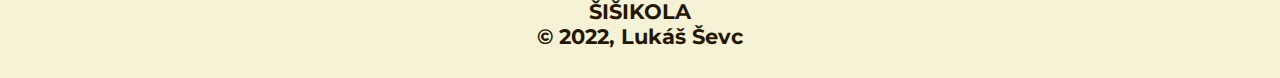
==== commit 5ffb9d27: "hid 'Order' nav-link" ====
--- a/index.html
+++ b/index.html
@@ -18,7 +18,7 @@
             <img src="media/sisikola-logo-text.svg" alt="logo">
         </a>
         <nav id="nav-bar">
-            <a class="nav-link" href="">Order</a>
+            <a class="nav-link" href=""></a>
             <a class="nav-link" href="products.html">Products</a>
             <a class="nav-link" href="about.html">About</a>
             <a class="nav-link" href="contact.html">Contact</a>
